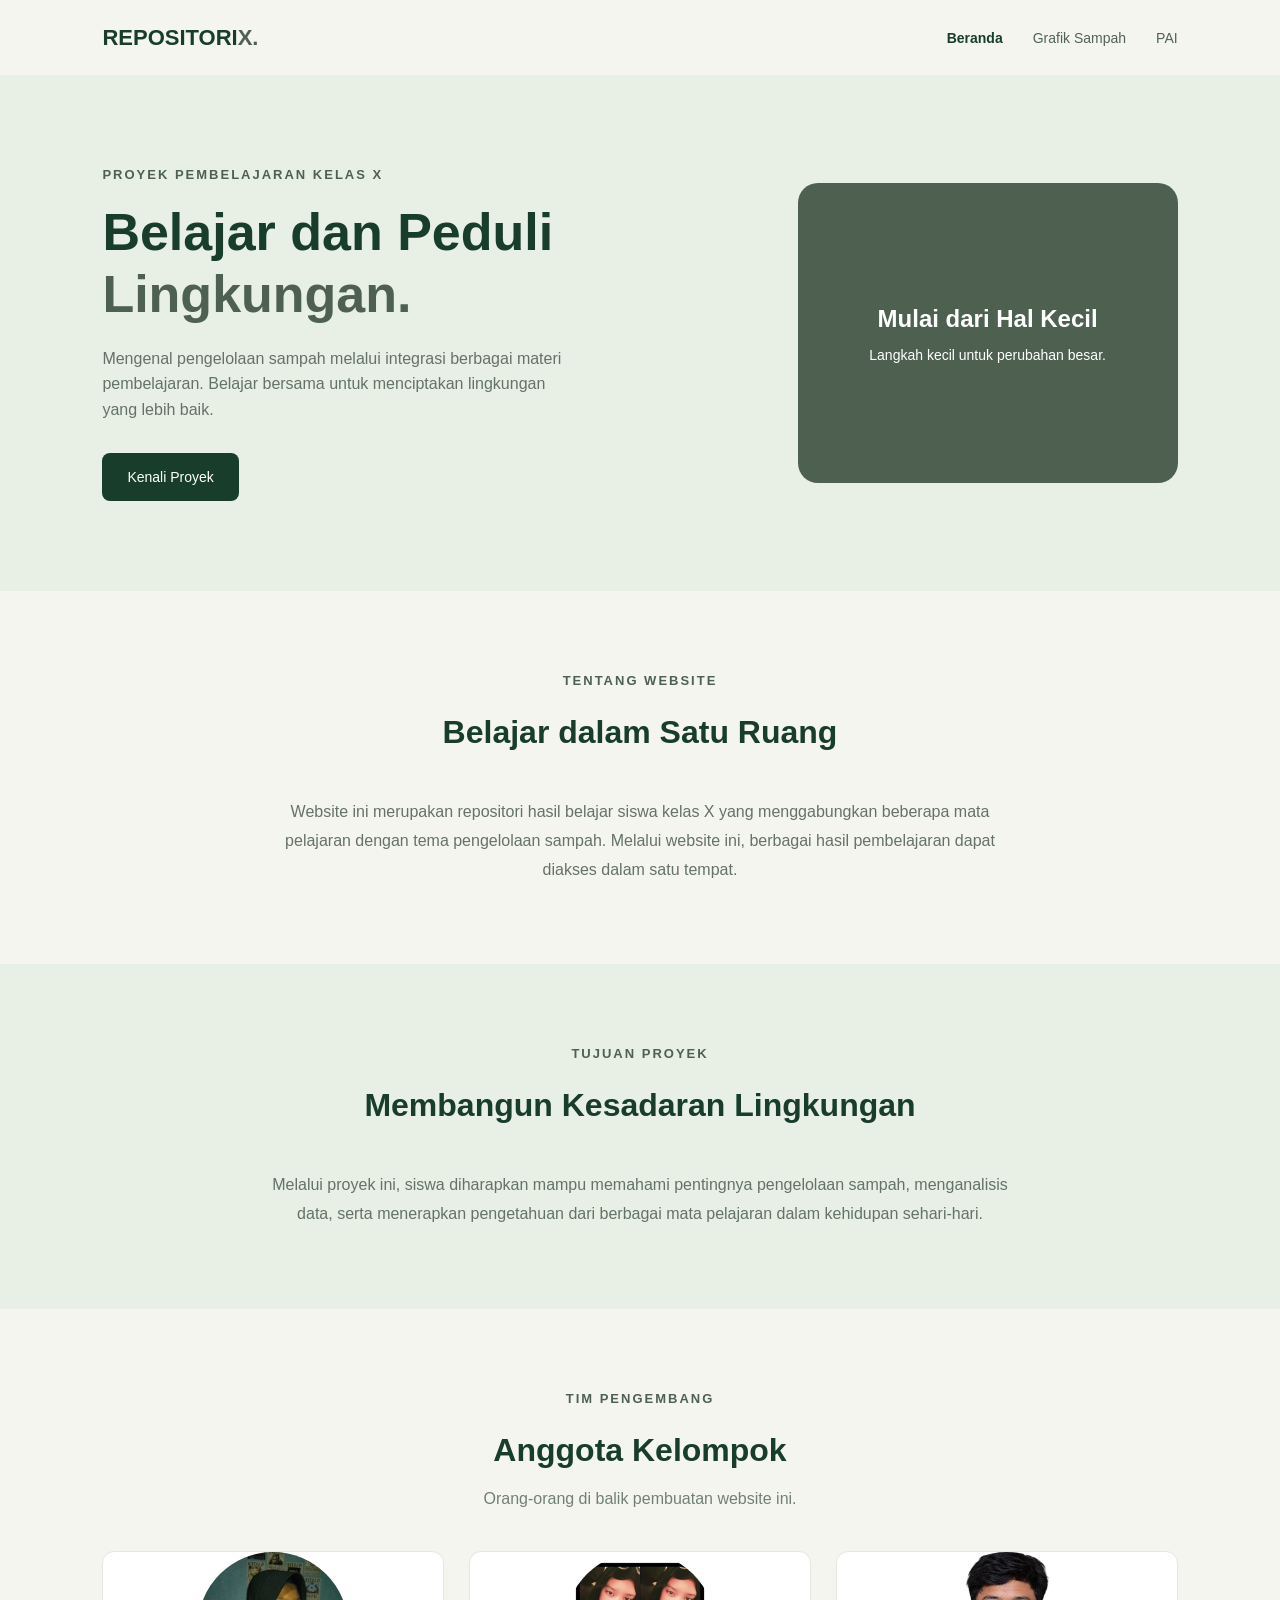
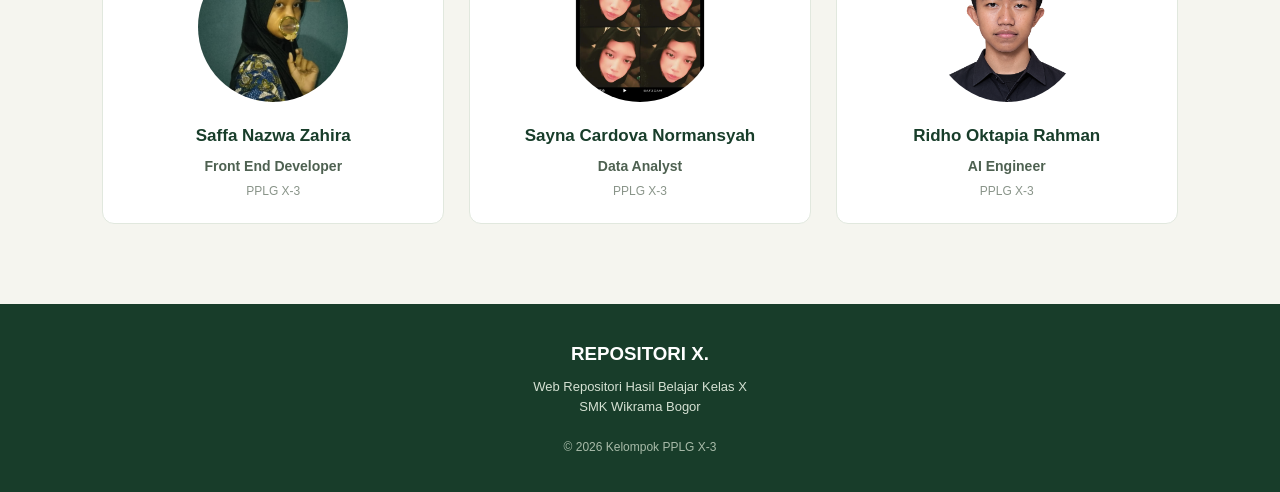
==== buat_belajar/index.html @ 9ab49fcb "kuku" ====
<!doctype html>
<html lang="id">
  <head>
    <meta charset="UTF-8" />
    <meta name="viewport" content="width=device-width, initial-scale=1.0" />

    <title>Web Repositori Hasil Belajar</title>

    <link rel="stylesheet" href="style.css" />
  </head>

  <body>
    <nav class="navbar">
      <a href="index.html" class="logo"> REPOSITORI<span>X.</span> </a>

      <ul class="nav-menu">
        <li><a href="index.html" class="active">Beranda</a></li>
        <li><a href="grafik sampah.html">Grafik Sampah</a></li>
        <li><a href="pai.html">PAI</a></li>
      </ul>
    </nav>

    <main>
      <header class="hero">
        <div class="hero-content">
          <p class="subtitle">PROYEK PEMBELAJARAN KELAS X</p>

          <h1>
            Belajar dan Peduli
            <span>Lingkungan.</span>
          </h1>

          <p class="hero-description">
            Mengenal pengelolaan sampah melalui integrasi berbagai materi
            pembelajaran. Belajar bersama untuk menciptakan lingkungan yang
            lebih baik.
          </p>

          <a href="#tentang" class="btn-primary"> Kenali Proyek </a>
        </div>

        <div class="hero-image">
          <div class="image-decoration">
            <h2>Mulai dari Hal Kecil</h2>

            <p>Langkah kecil untuk perubahan besar.</p>
          </div>
        </div>
      </header>

      <section class="about" id="tentang">
        <div class="section-heading">
          <p class="subtitle">TENTANG WEBSITE</p>

          <h2>Belajar dalam Satu Ruang</h2>
        </div>

        <p class="about-description">
          Website ini merupakan repositori hasil belajar siswa kelas X yang
          menggabungkan beberapa mata pelajaran dengan tema pengelolaan sampah.
          Melalui website ini, berbagai hasil pembelajaran dapat diakses dalam
          satu tempat.
        </p>
      </section>

      <section class="about-project">
        <div class="section-heading">
          <p class="subtitle">TUJUAN PROYEK</p>

          <h2>Membangun Kesadaran Lingkungan</h2>
        </div>

        <div class="project-content">
          <p>
            Melalui proyek ini, siswa diharapkan mampu memahami pentingnya
            pengelolaan sampah, menganalisis data, serta menerapkan pengetahuan
            dari berbagai mata pelajaran dalam kehidupan sehari-hari.
          </p>
        </div>
      </section>

      <section class="team">
        <div class="section-heading">
          <p class="subtitle">TIM PENGEMBANG</p>

          <h2>Anggota Kelompok</h2>

          <p>Orang-orang di balik pembuatan website ini.</p>
        </div>

        <div class="team-container">
          <div class="team-card">
            <img src="image/saffa.jpeg" alt="Foto Saffa Nazwa" class="profil"/>

            <div class="team-info">
              <h3>Saffa Nazwa Zahira</h3>

              <p>Front End Developer</p>

              <span>PPLG X-3</span>
            </div>
          </div>

          <div class="team-card">
            <img src="image/Sayna.jpeg" alt="Foto Sayna Cardova" class="profil" />

            <div class="team-info">
              <h3>Sayna Cardova Normansyah</h3>

              <p>Data Analyst</p>

              <span>PPLG X-3</span>
            </div>
          </div>

          <div class="team-card">
            <img src="image/Ridho.png" alt="Foto Ridho Oktapia" class="profil" />

            <div class="team-info">
              <h3>Ridho Oktapia Rahman</h3>

              <p>AI Engineer</p>

              <span>PPLG X-3</span>
            </div>
          </div>
        </div>
      </section>
    </main>

    <footer class="footer">
      <h3>REPOSITORI X.</h3>

      <p>Web Repositori Hasil Belajar Kelas X</p>

      <p>SMK Wikrama Bogor</p>

      <span>© 2026 Kelompok PPLG X-3</span>
    </footer>
  </body>
</html>
---- buat_belajar/style.css ----
:root {
    /* WARNA UTAMA */
    --primary-color: #183D2A;
    --secondary-color: #4e6151;

    /* WARNA TEKS */
    --text-color: #526354;
    --text-muted: #647267;
    --text-secondary: #718074;
    --text-light: #899489;

    /* BACKGROUND */
    --bg-color: #F5F5EF;
    --bg-section: #E8EFE5;
    --bg-white: #FFFFFF;
    --bg-secondary: #F0F1ED;
    --bg-tertiary: #F4EBDD;

    /* BORDER */
    --border-color: #E1E8DE;
    --border-light: #E8EDE6;
    --border-accent: #D9E4D5;

    /* FOOTER */
    --footer-text: #D5E1D3;
    --footer-muted: #A8BBA9;
}

* {
    margin: 0;
    padding: 0;
    box-sizing: border-box;
}

html {
    scroll-behavior: smooth;
}

body {
    font-family: Arial, Helvetica, sans-serif;
    background-color: var(--bg-color);
    color: var(--primary-color);
    line-height: 1.6;
}

/* NAVBAR */

.navbar {
    display: flex;
    justify-content: space-between;
    align-items: center;
    padding: 20px 8%;
    background-color: var(--bg-color);
}

.logo {
    color: var(--primary-color);
    text-decoration: none;
    font-size: 22px;
    font-weight: bold;
}

.logo span {
    color: var(--secondary-color);
}

.nav-menu {
    display: flex;
    gap: 30px;
    list-style: none;
}

.nav-menu a {
    color: var(--text-color);
    text-decoration: none;
    font-size: 14px;
    transition: 0.3s;
}

.nav-menu a:hover,
.nav-menu a.active {
    color: var(--primary-color);
    font-weight: bold;
}

/* KOMPONEN UMUM */

.subtitle {
    color: var(--secondary-color);
    font-size: 13px;
    font-weight: bold;
    letter-spacing: 2px;
    margin-bottom: 15px;
}

.btn-primary {
    display: inline-block;
    padding: 13px 25px;
    background-color: var(--primary-color);
    color: var(--bg-white);
    text-decoration: none;
    border-radius: 8px;
    font-size: 14px;
    transition: 0.3s;
}

.btn-primary:hover {
    background-color: var(--secondary-color);
}

.section-heading {
    text-align: center;
    margin-bottom: 40px;
}

.section-heading h2 {
    font-size: 32px;
    margin-bottom: 10px;
}

.section-heading > p:last-child {
    color: var(--text-secondary);
}

/* BERANDA */

.hero {
    display: flex;
    align-items: center;
    justify-content: space-between;
    gap: 50px;
    padding: 90px 8%;
    background-color: var(--bg-section);
}

.hero-content {
    max-width: 550px;
}

.hero h1 {
    font-size: 52px;
    line-height: 1.2;
    margin-bottom: 20px;
}

.hero h1 span {
    color: var(--secondary-color);
}

.hero-description {
    max-width: 480px;
    color: var(--text-muted);
    margin-bottom: 30px;
}

.hero-image {
    display: flex;
    align-items: center;
    justify-content: center;
    width: 380px;
    min-height: 300px;
    padding: 30px;
    background-color: var(--secondary-color);
    border-radius: 20px;
}

.image-decoration {
    color: var(--bg-white);
    text-align: center;
}

.image-decoration h2 {
    margin-bottom: 5px;
}

.image-decoration p {
    font-size: 14px;
}

/* ABOUT */

.about,
.team {
    padding: 80px 8%;
}

.about-description {
    max-width: 750px;
    margin: auto;
    color: var(--text-muted);
    text-align: center;
    line-height: 1.8;
}

.about-project {
    padding: 80px 15%;
    background-color: var(--bg-section);
}

.project-content {
    max-width: 750px;
    margin: auto;
    color: var(--text-muted);
    text-align: center;
    line-height: 1.8;
}

/* PROFIL TIM */

.team-card img.profil {
    width: 150px;
    height: 150px;
    aspect-ratio: 1 / 1;
    border-radius: 50%;
    object-fit: cover;
    margin: auto;
}

.team-container {
    display: grid;
    grid-template-columns: repeat(3, 1fr);
    gap: 25px;
}

.team-card {
    overflow: hidden;
    background-color: var(--bg-white);
    border: 1px solid var(--border-color);
    border-radius: 12px;
    transition: 0.3s;
}

.team-card:hover {
    transform: translateY(-5px);
}

.team-card img {
    display: block;
    width: 100%;
    height: 250px;
    object-fit: cover;
}

.team-info {
    padding: 20px;
    text-align: center;
}

.team-info h3 {
    font-size: 17px;
    margin-bottom: 5px;
}

.team-info p {
    color: var(--secondary-color);
    font-size: 14px;
    font-weight: bold;
}

.team-info span {
    color: var(--text-light);
    font-size: 12px;
}

/* GRAFIK SAMPAH */

.waste-header {
    padding: 70px 8%;
    text-align: center;
    background-color: var(--bg-section);
}

.waste-header h1 {
    font-size: 42px;
    margin-bottom: 15px;
}

.waste-header > p:not(.subtitle) {
    max-width: 650px;
    margin: auto;
    color: var(--text-muted);
}

.waste-stats {
    display: flex;
    justify-content: center;
    gap: 70px;
    margin-top: 40px;
}

.stat-item h2 {
    color: var(--primary-color);
    font-size: 30px;
}

.stat-item p {
    color: var(--text-secondary);
    font-size: 13px;
}

.waste-section-heading {
    margin-bottom: 40px;
    text-align: center;
}

.waste-section-heading h2 {
    font-size: 30px;
    margin-bottom: 10px;
}

.waste-section-heading > p:last-child {
    color: var(--text-secondary);
    font-size: 14px;
}

.ranking-section,
.daily-section {
    padding: 80px 8%;
}

/* RANKING */

.ranking-container {
    display: grid;
    grid-template-columns: repeat(3, 1fr);
    gap: 25px;
}

.ranking-card {
    padding: 30px 20px;
    text-align: center;
    background-color: var(--bg-white);
    border: 1px solid var(--border-color);
    border-radius: 15px;
    transition: 0.3s;
}

.ranking-card:hover {
    transform: translateY(-5px);
}

.rank-first {
    background-color: var(--bg-section);
    border-color: var(--secondary-color);
}

.rank-second {
    background-color: var(--bg-secondary);
}

.rank-third {
    background-color: var(--bg-tertiary);
}

.rank-number {
    display: flex;
    justify-content: center;
    align-items: center;
    width: 50px;
    height: 50px;
    margin: 0 auto 15px;
    border-radius: 50%;
    background-color: var(--primary-color);
    color: var(--bg-white);
    font-size: 23px;
    font-weight: bold;
}

.rank-label {
    color: var(--secondary-color);
    font-size: 11px;
    font-weight: bold;
    letter-spacing: 1px;
    margin-bottom: 12px;
}

.ranking-card h3 {
    font-size: 19px;
    margin-bottom: 15px;
}

.ranking-card h2 {
    color: var(--primary-color);
    font-size: 32px;
}

.ranking-card h2 span {
    font-size: 14px;
}

.rank-detail {
    color: var(--text-secondary);
    font-size: 13px;
    margin-top: 5px;
}

.ranking-note,
.table-note {
    margin-top: 20px;
    color: var(--text-light);
    font-size: 12px;
    text-align: center;
}

/* TABEL MINGGUAN */

.weekly-section {
    padding: 80px 8%;
    background-color: var(--bg-section);
}

.table-container {
    width: 100%;
    overflow-x: auto;
    background-color: var(--bg-white);
    border: 1px solid var(--border-color);
    border-radius: 12px;
}

.weekly-table,
.daily-table {
    width: 100%;
    border-collapse: collapse;
}

.weekly-table {
    min-width: 600px;
}

.daily-table {
    min-width: 1250px;
}

.weekly-table th,
.weekly-table td,
.daily-table th,
.daily-table td {
    padding: 15px 18px;
    border-bottom: 1px solid var(--border-light);
    text-align: center;
    font-size: 13px;
    white-space: nowrap;
}

.weekly-table thead,
.daily-table thead {
    background-color: var(--primary-color);
    color: var(--bg-white);
}

.weekly-table tbody tr:nth-child(even),
.daily-table tbody tr:nth-child(even) {
    background-color: var(--bg-color);
}

.weekly-table tbody tr:hover,
.daily-table tbody tr:hover {
    background-color: var(--bg-section);
}

.weekly-table td,
.daily-table td {
    color: var(--text-color);
}

.weekly-table td:first-child,
.daily-table td:nth-child(11) {
    color: var(--primary-color);
    font-weight: bold;
}

/* PAI */

.pai-hero {
    padding: 80px 10%;
    text-align: center;
    background-color: var(--bg-section);
}

.pai-hero h1 {
    font-size: 48px;
    line-height: 1.2;
    margin-bottom: 20px;
}

.pai-hero h1 span {
    color: var(--secondary-color);
}

.pai-hero > p:not(.subtitle) {
    max-width: 600px;
    margin: 0 auto 30px;
    color: var(--text-muted);
}

.hadith-section {
    padding: 80px 10%;
}

.hadith-card {
    max-width: 850px;
    margin: auto;
    padding: 50px 30px;
    text-align: center;
    background-color: var(--bg-section);
    border: 1px solid var(--border-accent);
    border-radius: 16px;
}

.hadith-label {
    color: var(--secondary-color);
    font-size: 12px;
    font-weight: bold;
    letter-spacing: 2px;
    margin-bottom: 30px;
}

.hadith-arabic {
    color: var(--primary-color);
    font-size: 38px;
    line-height: 1.8;
    margin-bottom: 15px;
}

.hadith-latin {
    color: var(--secondary-color);
    font-size: 17px;
    font-weight: bold;
}

.hadith-divider {
    width: 70px;
    height: 2px;
    margin: 25px auto;
    background-color: var(--secondary-color);
}

.hadith-card h3 {
    color: var(--primary-color);
    font-size: 21px;
}

.hadith-source {
    color: var(--text-secondary);
    font-size: 13px;
    margin-top: 15px;
}

.hadith-explanation {
    padding: 80px 15%;
}

.explanation-content {
    max-width: 800px;
    margin: auto;
}

.explanation-content p {
    color: var(--text-muted);
    line-height: 1.9;
    margin-bottom: 20px;
    text-align: justify;
}

/* ISLAM DAN LINGKUNGAN */

.islam-environment {
    padding: 80px 8%;
    background-color: var(--bg-section);
}

.islam-action-container {
    display: grid;
    grid-template-columns: repeat(2, 1fr);
    gap: 25px;
}

.islam-action-card {
    padding: 30px;
    background-color: var(--bg-white);
    border: 1px solid var(--border-color);
    border-radius: 12px;
    transition: 0.3s;
}

.islam-action-card:hover {
    transform: translateY(-5px);
}

.islam-action-card h3 {
    font-size: 18px;
    margin-bottom: 10px;
}

.islam-action-card p {
    color: var(--text-secondary);
    font-size: 14px;
    line-height: 1.8;
}

.islam-conclusion {
    padding: 75px 15%;
    text-align: center;
    background-color: var(--bg-section);
}

.islam-conclusion h2 {
    font-size: 30px;
    margin-bottom: 15px;
}

.islam-conclusion > p:last-child {
    max-width: 750px;
    margin: auto;
    color: var(--text-muted);
    line-height: 1.9;
}

/* SUMBER PAI */

.pai-sources {
    padding: 35px 10%;
    background-color: var(--bg-color);
}

.pai-sources h3 {
    margin-bottom: 12px;
}

.pai-sources ul {
    padding-left: 20px;
}

.pai-sources li {
    margin-bottom: 8px;
    font-size: 13px;
}

.pai-sources a {
    color: var(--secondary-color);
    text-decoration: none;
}

.pai-sources a:hover {
    text-decoration: underline;
}

/* FOOTER */

.footer {
    padding: 35px 20px;
    text-align: center;
    background-color: var(--primary-color);
    color: var(--bg-white);
}

.footer h3 {
    margin-bottom: 8px;
}

.footer p {
    color: var(--footer-text);
    font-size: 13px;
}

.footer span {
    display: block;
    margin-top: 20px;
    color: var(--footer-muted);
    font-size: 12px;
}
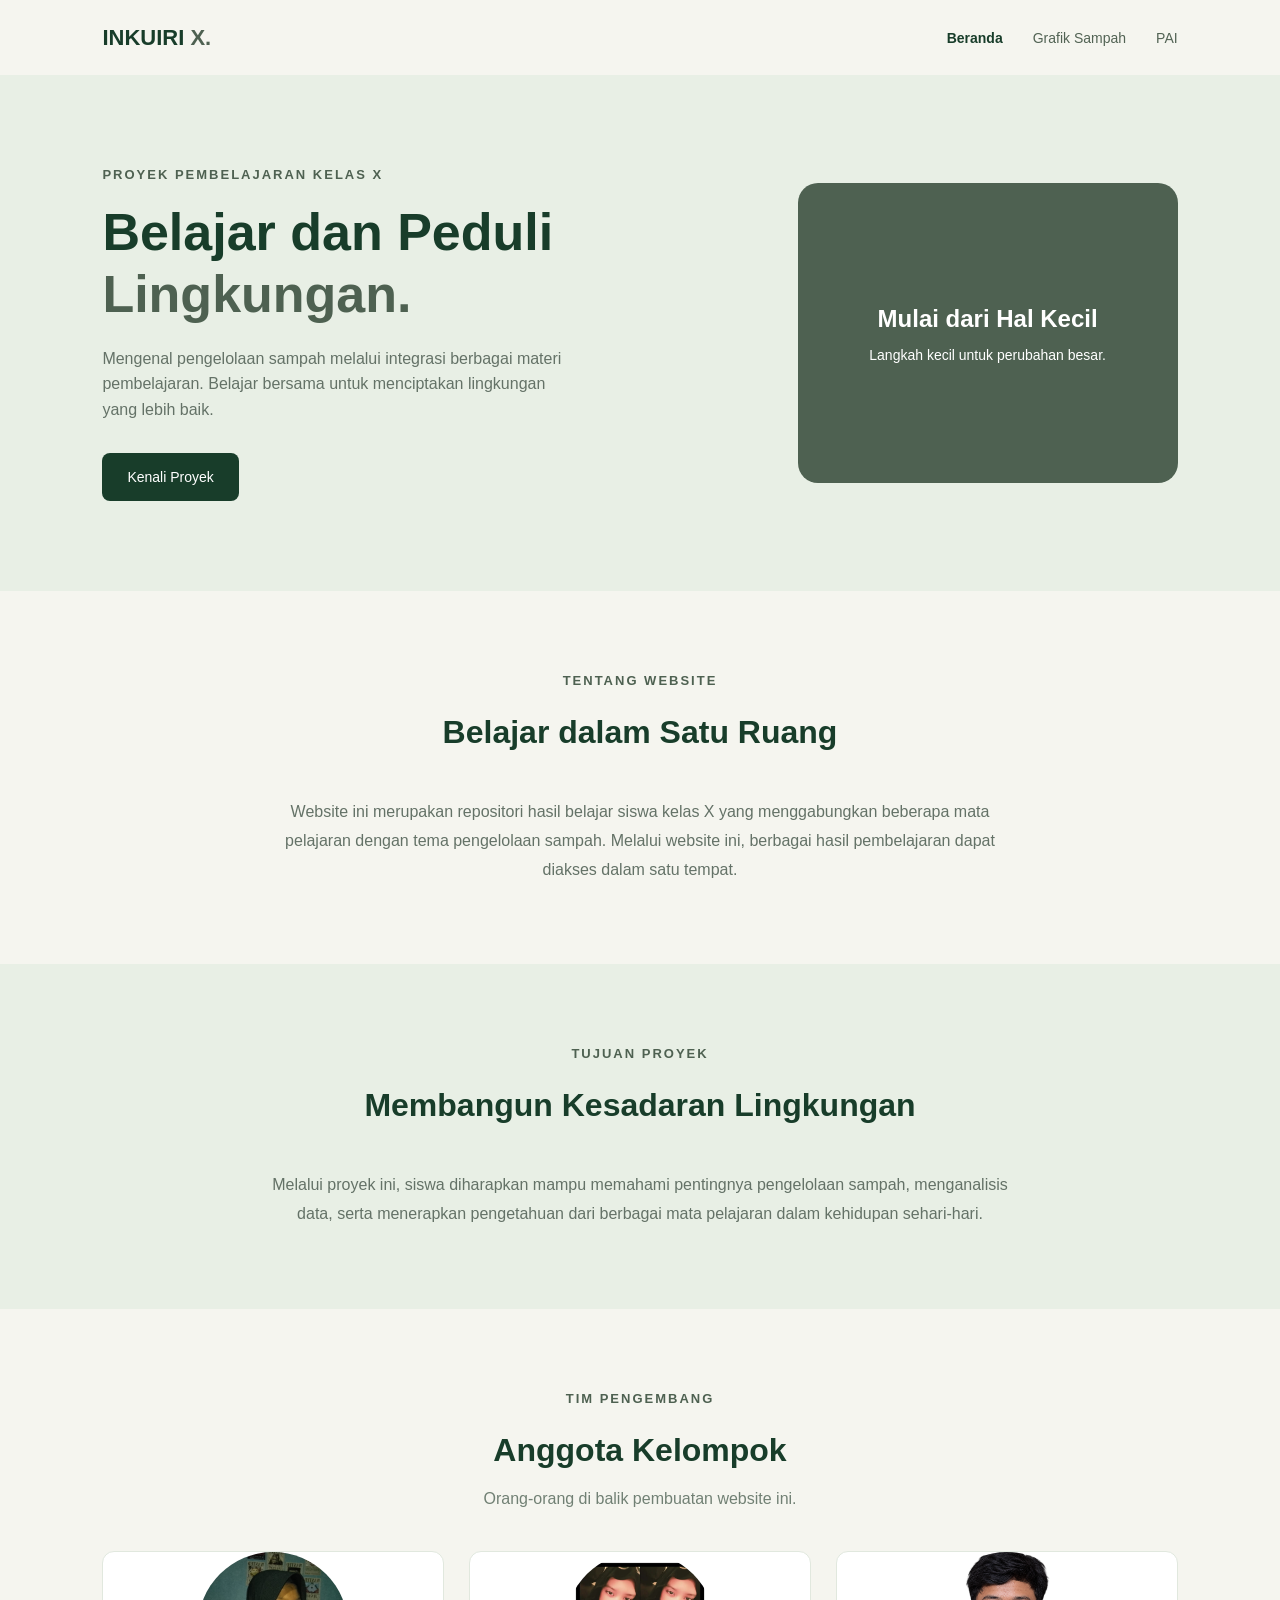
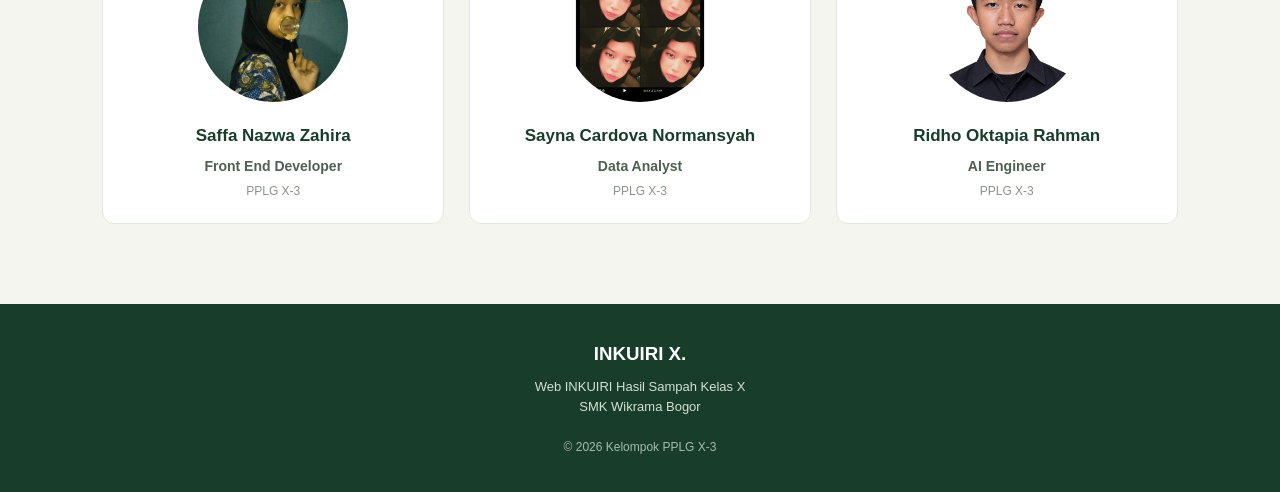
==== commit 6b7af7df: "p" ====
--- a/buat_belajar/index.html
+++ b/buat_belajar/index.html
@@ -4,14 +4,14 @@
     <meta charset="UTF-8" />
     <meta name="viewport" content="width=device-width, initial-scale=1.0" />
 
-    <title>Web Repositori Hasil Belajar</title>
+    <title>Web Inkuiri Hasil sampah kelas X</title>
 
     <link rel="stylesheet" href="style.css" />
   </head>
 
   <body>
     <nav class="navbar">
-      <a href="index.html" class="logo"> REPOSITORI<span>X.</span> </a>
+      <a href="index.html" class="logo"> INKUIRI <span>X.</span> </a>
 
       <ul class="nav-menu">
         <li><a href="index.html" class="active">Beranda</a></li>
@@ -129,9 +129,9 @@
     </main>
 
     <footer class="footer">
-      <h3>REPOSITORI X.</h3>
+      <h3>INKUIRI X.</h3>
 
-      <p>Web Repositori Hasil Belajar Kelas X</p>
+      <p>Web INKUIRI Hasil Sampah Kelas X</p>
 
       <p>SMK Wikrama Bogor</p>
 
--- a/buat_belajar/style.css
+++ b/buat_belajar/style.css
@@ -14,8 +14,8 @@
     --bg-color: #F5F5EF;
     --bg-section: #E8EFE5;
     --bg-white: #FFFFFF;
-    --bg-secondary: #F0F1ED;
-    --bg-tertiary: #F4EBDD;
+    --bg-secondary: #fbffef;
+    --bg-tertiary: #f0cb91;
 
     /* BORDER */
     --border-color: #E1E8DE;
